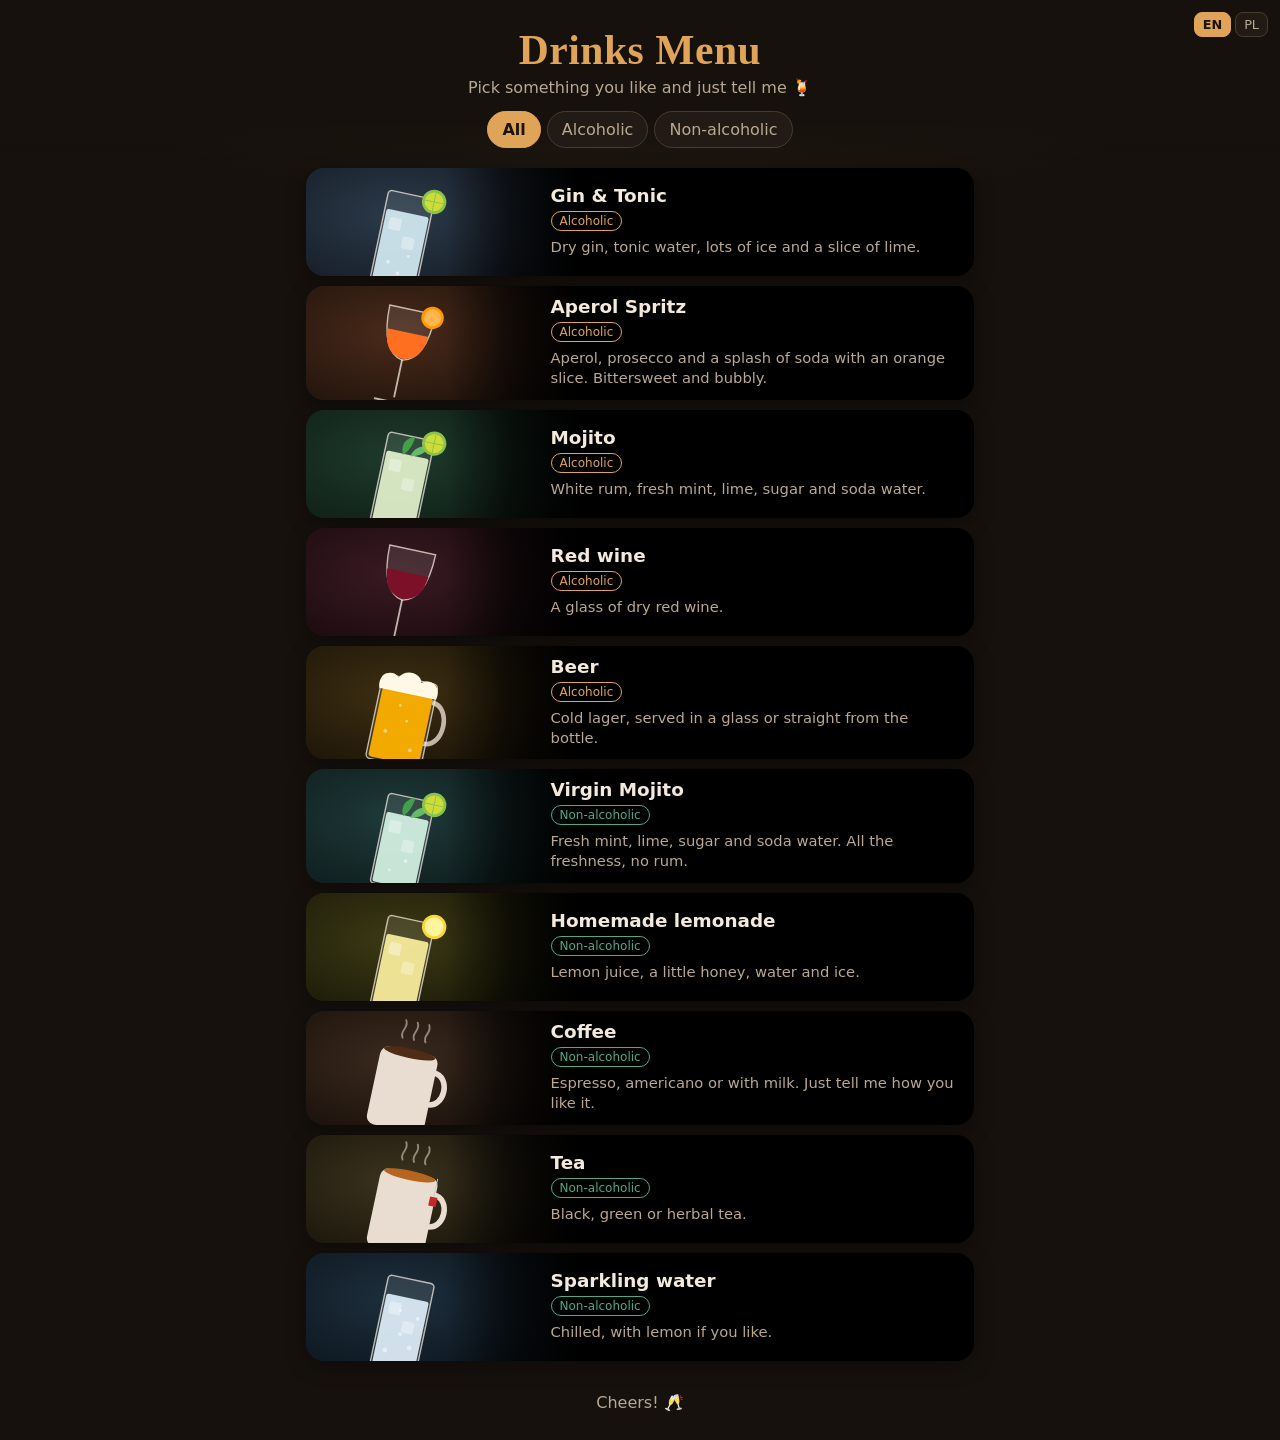
==== index.html @ 746e9ff0 "Add home drinks menu web page Summary: Give guests a phone-friendly menu of the drinks available at " ====
<!DOCTYPE html>
<html lang="en">
<head>
  <meta charset="utf-8">
  <meta name="viewport" content="width=device-width, initial-scale=1, viewport-fit=cover">
  <meta name="theme-color" content="#16110d">
  <title>Drinks Menu</title>
  <link rel="icon" href="images/cocktail-icon.svg" type="image/svg+xml">
  <link rel="stylesheet" href="style.css">
</head>
<body>
  <header class="top">
    <div class="lang" role="group" aria-label="Language">
      <button type="button" data-lang="en">EN</button>
      <button type="button" data-lang="pl">PL</button>
    </div>
    <h1 id="title">Drinks Menu</h1>
    <p id="subtitle" class="subtitle"></p>
    <nav class="filters" role="tablist" aria-label="Category">
      <button type="button" data-filter="all"></button>
      <button type="button" data-filter="alcoholic"></button>
      <button type="button" data-filter="non-alcoholic"></button>
    </nav>
  </header>

  <main id="menu" class="menu" aria-live="polite"></main>

  <footer class="foot" id="footer"></footer>

  <script src="drinks.js"></script>
  <script src="app.js"></script>
</body>
</html>
---- style.css ----
:root {
  --bg: #16110d;
  --bg2: #221a14;
  --card: #000000;
  --text: #f3e9dc;
  --muted: #b9a893;
  --accent: #e0a458;
  --alc: #c0566b;
  --soft: #4fa98a;
  --radius: 18px;
  color-scheme: dark;
}

* { box-sizing: border-box; }

html, body { margin: 0; }

body {
  font-family: system-ui, -apple-system, "Segoe UI", Roboto, sans-serif;
  background:
    radial-gradient(1200px 600px at 50% -200px, #3a2a1c 0%, transparent 70%),
    var(--bg);
  color: var(--text);
  min-height: 100vh;
  padding: env(safe-area-inset-top) 0 env(safe-area-inset-bottom);
}

.top {
  position: sticky;
  top: 0;
  z-index: 2;
  padding: 18px 16px 12px;
  text-align: center;
  background: linear-gradient(var(--bg) 75%, transparent);
}

h1 {
  margin: 8px 0 4px;
  font-family: Georgia, "Times New Roman", serif;
  font-size: clamp(1.8rem, 7vw, 2.6rem);
  color: var(--accent);
  letter-spacing: 0.5px;
}

.subtitle { margin: 0 0 14px; color: var(--muted); }

.lang {
  position: absolute;
  right: 12px;
  top: 12px;
  display: flex;
  gap: 4px;
}

.lang button, .filters button {
  font: inherit;
  border: 1px solid #4a3a2c;
  background: var(--bg2);
  color: var(--muted);
  cursor: pointer;
}

.lang button { padding: 4px 8px; border-radius: 8px; font-size: 0.8rem; }

.lang button[aria-pressed="true"],
.filters button[aria-selected="true"] {
  background: var(--accent);
  border-color: var(--accent);
  color: #1b130c;
  font-weight: 600;
}

.filters {
  display: inline-flex;
  gap: 6px;
  flex-wrap: wrap;
  justify-content: center;
}

.filters button { padding: 8px 14px; border-radius: 999px; }

.menu {
  display: grid;
  gap: 10px;
  grid-template-columns: 1fr;
  max-width: 700px;
  margin: 0 auto;
  padding: 8px 16px 24px;
}

.card {
  background: var(--card);
  border-radius: var(--radius);
  overflow: hidden;
  box-shadow: 0 6px 20px rgba(0, 0, 0, 0.35);
  display: flex;
  flex-direction: row;
  min-height: 108px;
}

.photo {
  position: relative;
  flex: 0 0 42%;
  max-width: 310px;
  overflow: hidden;
  background: #1d1611;
}

.photo img {
  position: absolute;
  inset: 0;
  width: 100%;
  height: 100%;
  object-fit: cover;
  object-position: left 30%;
  display: block;
}

.photo::after {
  content: "";
  position: absolute;
  inset: 0 0 0 auto;
  width: 50%;
  background: linear-gradient(to right, transparent, rgba(0, 0, 0, 0.6) 45%, var(--card) 95%);
  pointer-events: none;
}

@media (max-width: 500px) {
  .photo { flex-basis: 36%; }
  .photo::after { width: 22%; }
  .photo img { object-position: 22% 30%; }
}

.body {
  flex: 1;
  min-width: 0;
  padding: 10px 14px 12px;
  align-self: center;
  position: relative;
  margin-left: -50px; /* overlap the dark end of the fade */
}

.body h2 { margin: 0 0 4px; font-size: 1.15rem; }

.body p { margin: 6px 0 0; color: var(--muted); line-height: 1.35; font-size: 0.92rem; }

.tag {
  display: inline-block;
  font-size: 0.75rem;
  padding: 2px 8px;
  border-radius: 999px;
  border: 1px solid currentColor;
}

.tag.alcoholic { color: var(--accent); }
.tag.non-alcoholic { color: var(--soft); }

.card.out { opacity: 0.5; }
.card.out img { filter: grayscale(1); }

.badge {
  position: absolute;
  bottom: 6px;
  left: 6px;
  background: rgba(0, 0, 0, 0.75);
  color: var(--text);
  padding: 2px 8px;
  border-radius: 999px;
  font-size: 0.7rem;
}

.empty { text-align: center; color: var(--muted); grid-column: 1 / -1; }

.foot { text-align: center; color: var(--muted); padding: 8px 0 28px; }

@media (max-width: 500px) {
  .body { margin-left: -14px; }
}
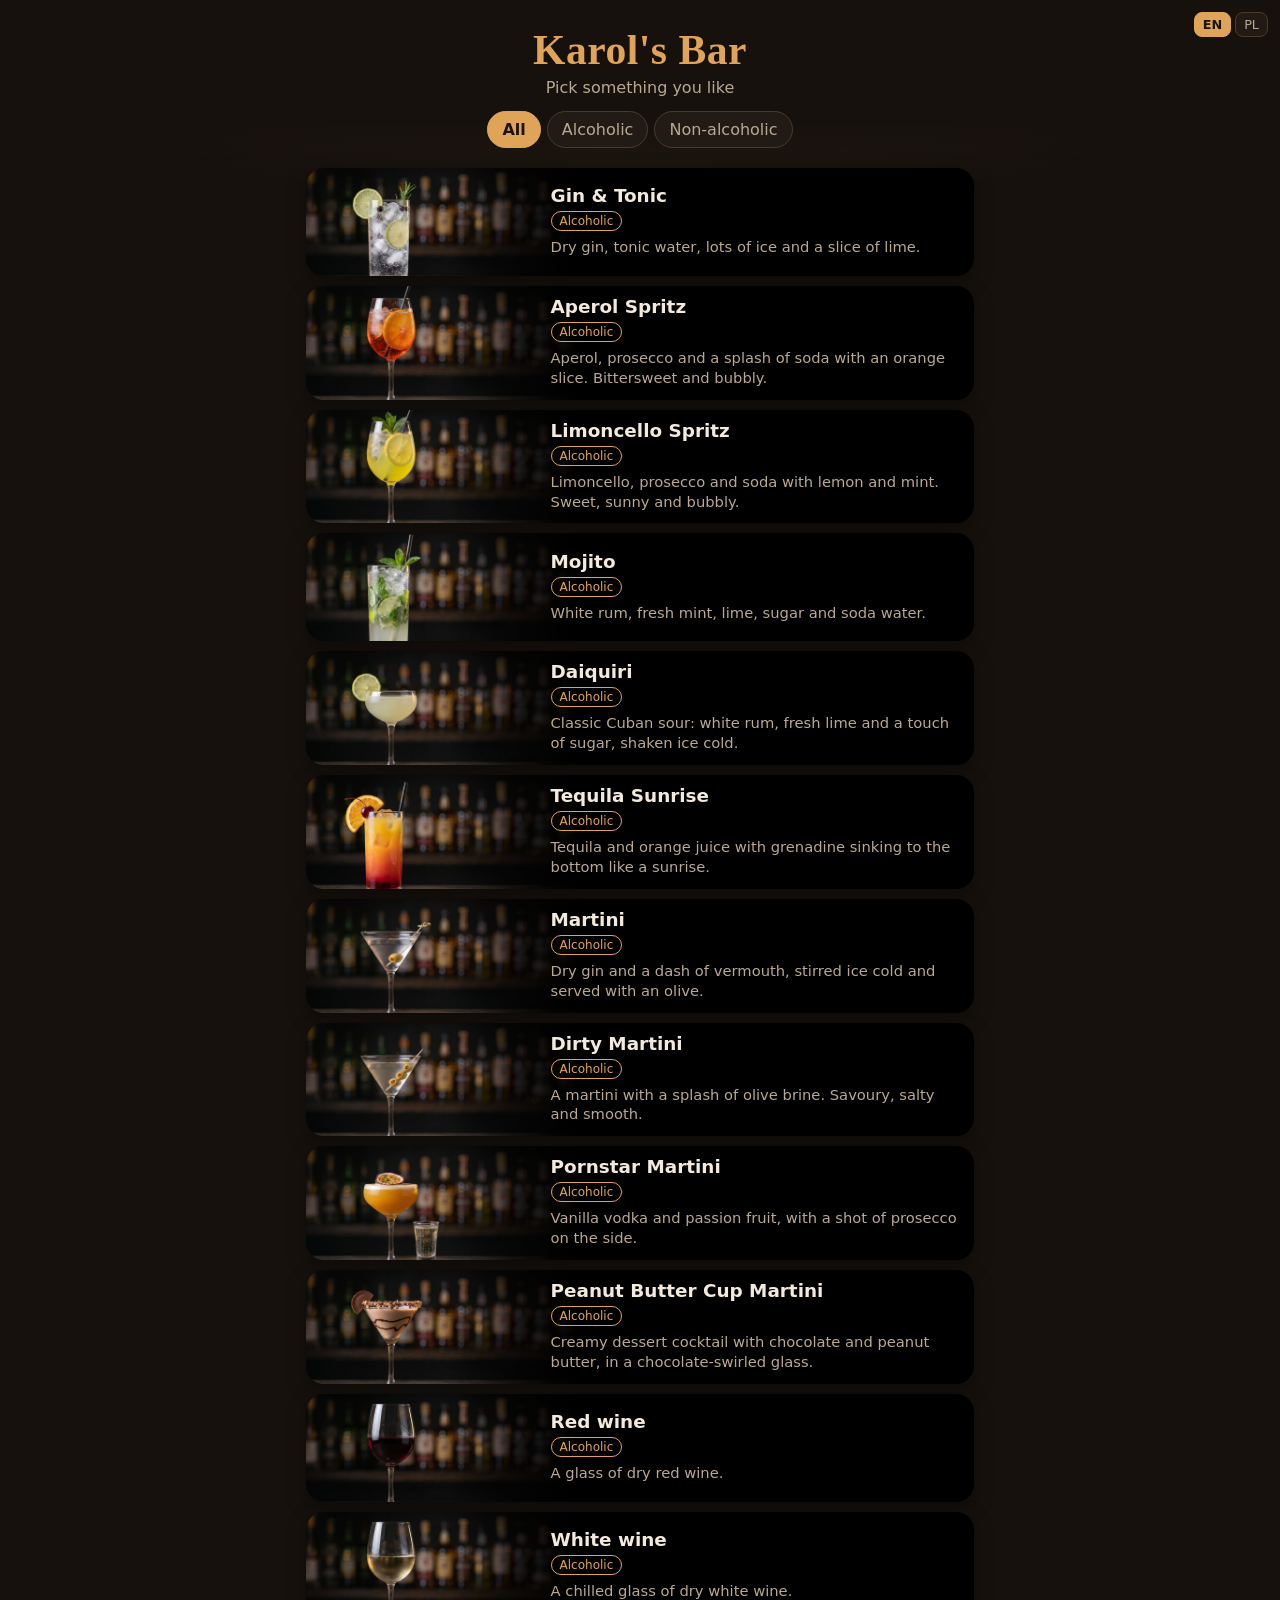
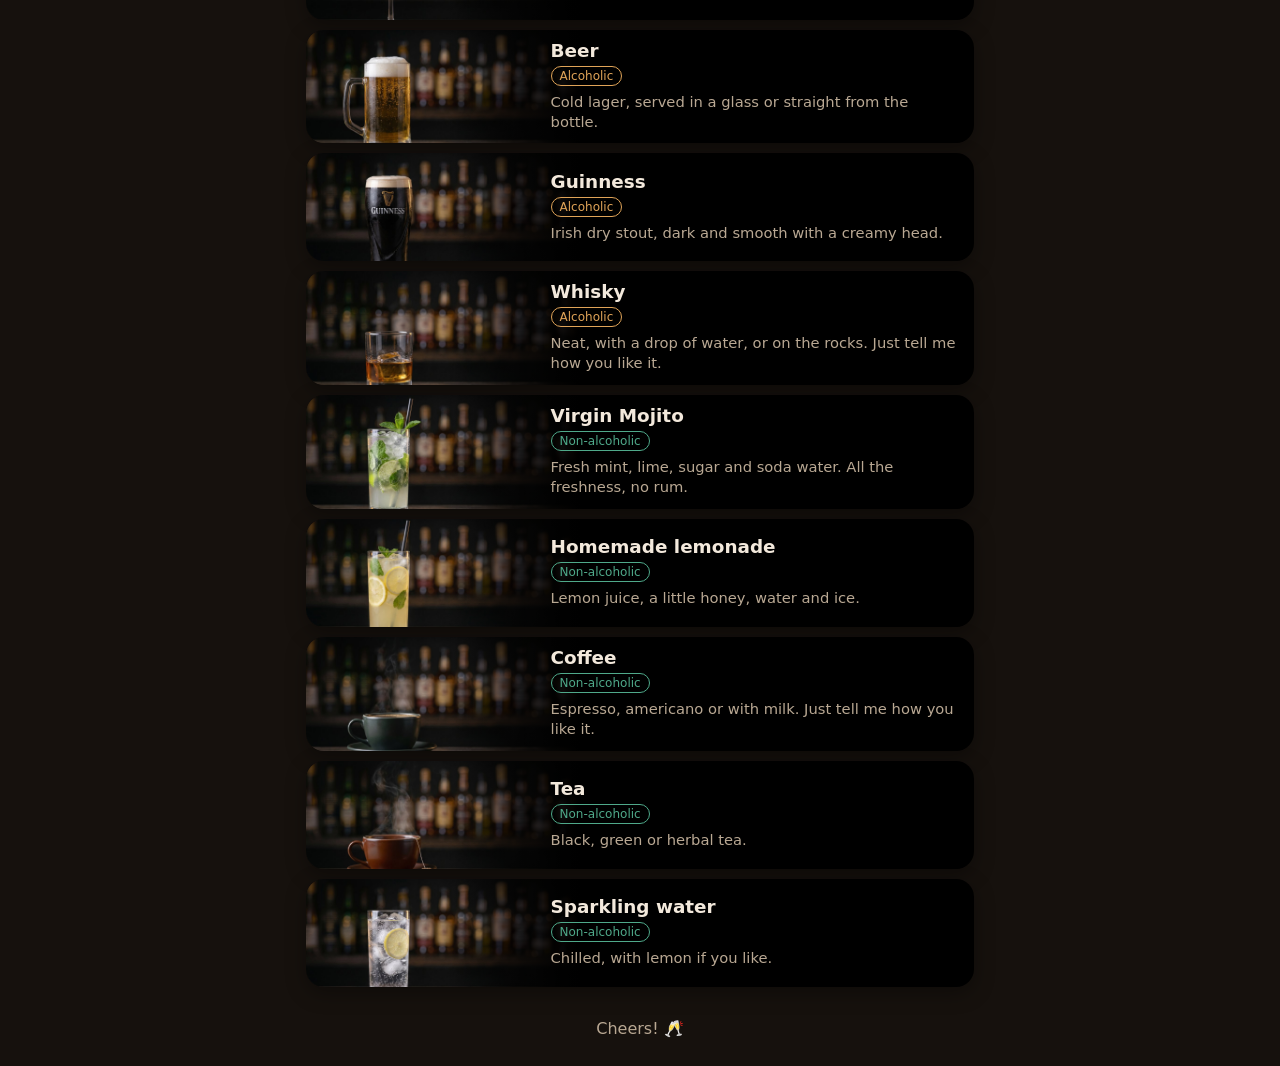
==== commit a5fc8229: "Rename the guest menu to Karol's Bar Summary: The guest page now greets visitors as Karol's Bar (Bar" ====
--- a/index.html
+++ b/index.html
@@ -4,7 +4,7 @@
   <meta charset="utf-8">
   <meta name="viewport" content="width=device-width, initial-scale=1, viewport-fit=cover">
   <meta name="theme-color" content="#16110d">
-  <title>Drinks Menu</title>
+  <title>Karol's Bar</title>
   <link rel="icon" href="images/cocktail-icon.svg" type="image/svg+xml">
   <link rel="stylesheet" href="style.css">
 </head>
@@ -14,7 +14,7 @@
       <button type="button" data-lang="en">EN</button>
       <button type="button" data-lang="pl">PL</button>
     </div>
-    <h1 id="title">Drinks Menu</h1>
+    <h1 id="title">Karol's Bar</h1>
     <p id="subtitle" class="subtitle"></p>
     <nav class="filters" role="tablist" aria-label="Category">
       <button type="button" data-filter="all"></button>
@@ -28,6 +28,7 @@
   <footer class="foot" id="footer"></footer>
 
   <script src="drinks.js"></script>
+  <script src="stock.js"></script>
   <script src="app.js"></script>
 </body>
 </html>
